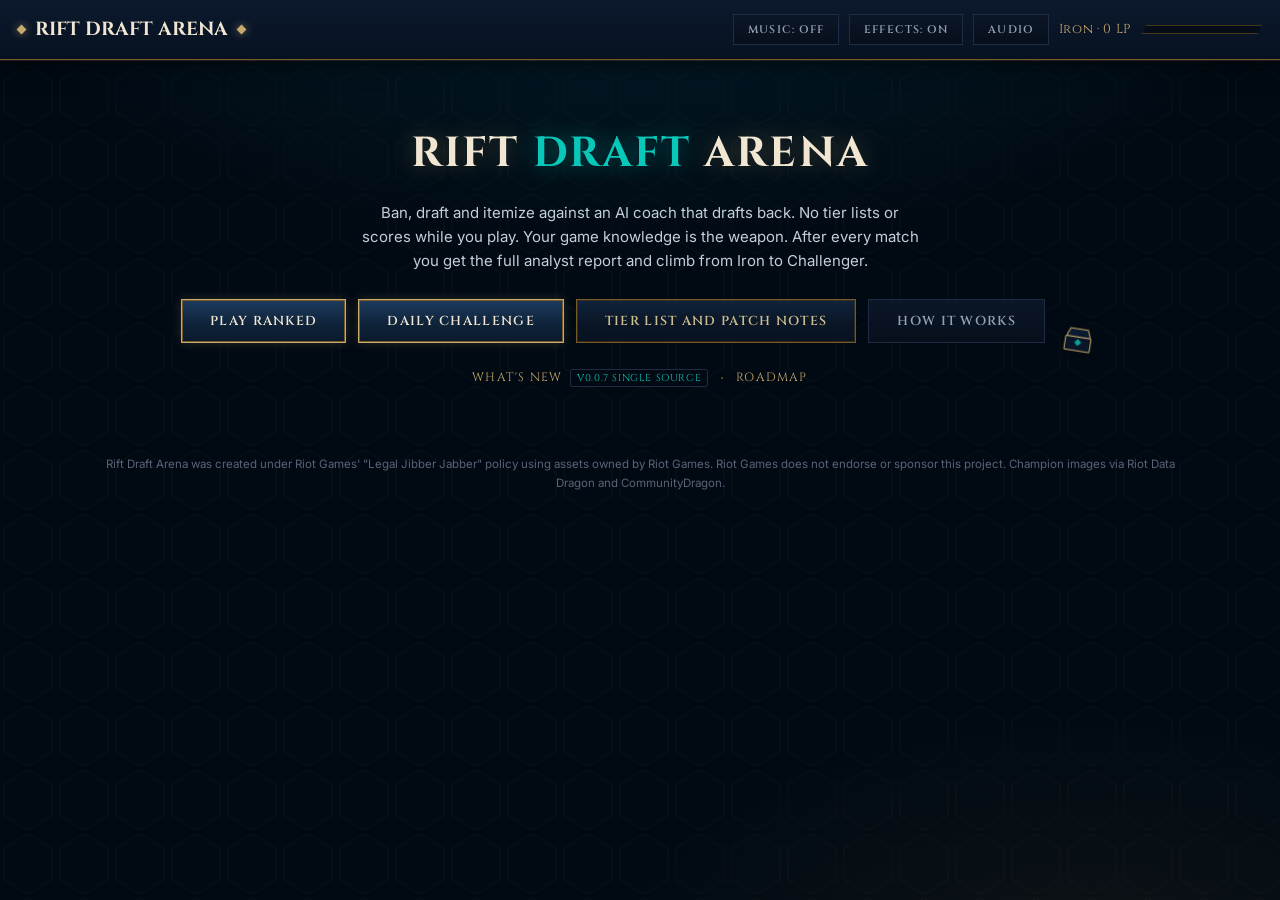
==== index.html @ e290b272 "Item overhaul step 2: open shop UI and pick-list selection model Replace the per-champion fixed opti" ====
<!DOCTYPE html>
<html lang="en">
<head>
<meta charset="UTF-8">
<meta name="viewport" content="width=device-width, initial-scale=1.0">
<title>Rift Draft Arena</title>
<link rel="preconnect" href="https://fonts.googleapis.com">
<link rel="preconnect" href="https://fonts.gstatic.com" crossorigin>
<link rel="preconnect" href="https://ddragon.leagueoflegends.com">
<link href="https://fonts.googleapis.com/css2?family=Cinzel:wght@600;700&family=Inter:wght@400;500;600&display=swap" rel="stylesheet">
<link rel="stylesheet" href="css/style.css">
</head>
<body>

<div class="topbar">
  <div class="logo" id="homebtn">RIFT DRAFT ARENA</div>
  <div class="rankwrap">
    <button class="btn ghost small" id="musBtn">Music: off</button>
    <button class="btn ghost small" id="sndBtn">Effects: on</button>
    <button class="btn ghost small" id="audioBtn">Audio</button>
    <span class="rank" id="rankTxt">Iron &middot; 0 LP</span>
    <div class="lpbar"><div class="fill" id="lpFill" style="width:0%"></div></div>
  </div>
</div>
<audio id="bgm" loop preload="auto" src="audio/warriors-of-the-flame.mp3"></audio>
<audio id="eggTrack" preload="auto" src="audio/hextech-heist.mp3"></audio>

<div class="wrap">

<!-- MENU -->
<section id="scr-menu" class="screen active">
  <div class="menuhero">
    <h1>RIFT <span>DRAFT</span> ARENA</h1>
    <p>Ban, draft and itemize against an AI coach that drafts back. No tier lists or scores while you play. Your game knowledge is the weapon. After every match you get the full analyst report and climb from Iron to Challenger.</p>
    <div class="menubtns">
      <button class="btn primary" id="startGame">Play ranked</button>
      <button class="btn primary" id="startDaily">Daily challenge</button>
      <button class="btn" id="openCodex">Tier list and patch notes</button>
      <button class="btn ghost" id="howBtn">How it works</button>
      <button id="eggDock" aria-label="A small forgotten chest">
        <svg viewBox="0 0 120 100" aria-hidden="true">
          <g><path d="M22 42 L32 16 H88 L98 42 Z" fill="#0d1f36" stroke="#C8AA6E" stroke-width="4"/></g>
          <rect x="20" y="42" width="80" height="44" rx="3" fill="#0b1a2e" stroke="#C8AA6E" stroke-width="4"/>
          <polygon class="gem" points="60,48 71,59 60,70 49,59" fill="#0AC8B9"/>
        </svg>
      </button>
    </div>
    <div class="menumeta">
      <button class="metalink" id="whatsNewBtn">What's new<span class="vtag" id="verTag"></span></button>
      <span class="metasep">&middot;</span>
      <button class="metalink" id="roadmapBtn">Roadmap</button>
    </div>
  </div>
  </section>

<!-- CODEX -->
<section id="scr-codex" class="screen">
  <div class="phasehead"><h2>Tier list &middot; patch 26.12</h2><button class="btn ghost" id="codexBack">Back</button></div>
  <p class="hint" style="margin-bottom:6px">Click a champion for tags and recent patch notes. You will not see tiers during the draft itself.</p>
  <div class="controls">
    <button class="tab on" data-role="ALL">All</button>
    <button class="tab" data-role="TOP">Top</button>
    <button class="tab" data-role="JGL">Jungle</button>
    <button class="tab" data-role="MID">Mid</button>
    <button class="tab" data-role="ADC">ADC</button>
    <button class="tab" data-role="SUP">Support</button>
    <input class="search" id="codexSearch" type="search" placeholder="Search champion..." aria-label="Search champion">
  </div>
  <div id="codexGrid"></div>
</section>

<!-- DRAFT -->
<section id="scr-draft" class="screen">
  <div class="phasehead"><h2 id="draftPhaseTitle">Draft</h2><div class="turnmsg" id="draftMsg"></div></div>
  <div class="banrow"><span class="lbl" style="color:var(--blue)">Your bans</span><div id="myBans" style="display:flex;gap:6px"></div>
  <span class="lbl" style="color:var(--red);margin-left:18px">Their bans</span><div id="foeBans" style="display:flex;gap:6px"></div></div>
  <div class="sides">
    <div class="side me"><h3>YOUR TEAM</h3><div class="slotrow" id="mySlots"></div></div>
    <div class="side foe"><h3 id="foeName">OPPONENT</h3><div class="slotrow" id="foeSlots"></div></div>
  </div>
  <div id="offerWrap" class="offer" style="display:none">
    <h3 id="offerTitle">YOUR PICK &middot; CHOOSE ONE</h3>
    <div class="offercards" id="offerCards"></div>
    <div style="margin-top:12px"><button class="btn small" id="rerollBtn">Reroll (2 left)</button></div>
  </div>
  <div id="classicWrap">
    <div class="controls">
      <button class="tab on" data-role="ALL">All</button>
      <button class="tab" data-role="TOP">Top</button>
      <button class="tab" data-role="JGL">Jungle</button>
      <button class="tab" data-role="MID">Mid</button>
      <button class="tab" data-role="ADC">ADC</button>
      <button class="tab" data-role="SUP">Support</button>
      <input class="search" id="draftSearch" type="search" placeholder="Search champion..." aria-label="Search champion">
    </div>
    <div id="draftGrid"></div>
  </div>
</section>

<!-- ITEMS -->
<section id="scr-items" class="screen">
  <div class="phasehead"><h2>Item phase</h2><div class="turnmsg">Distribute 6 items across your team against this comp</div></div>
  <div class="enemypeek"><h3 id="peekName">ENEMY COMP</h3><div class="slotrow" id="peekSlots"></div></div>
  <div class="shopchamps" id="shopChamps"></div>
  <div class="shop">
    <div class="shophead">
      <h3>ITEM SHOP</h3>
      <div class="shopcounter"><span id="itemsLeft">Items left: 6 of 6</span><span class="sub">Max 2 per champion</span></div>
    </div>
    <div class="controls">
      <button class="tab on" data-cat="ALL">ALL</button>
      <button class="tab" data-cat="DAMAGE">DAMAGE</button>
      <button class="tab" data-cat="MAGIC">MAGIC</button>
      <button class="tab" data-cat="TANK">TANK</button>
      <button class="tab" data-cat="SUPPORT">SUPPORT</button>
      <input class="search" id="shopSearch" type="search" placeholder="Search item..." aria-label="Search item">
    </div>
    <div id="shopGrid"></div>
  </div>
  <div class="center"><button class="btn primary" id="lockItems" disabled>Lock in items</button></div>
</section>

<!-- MATCH -->
<section id="scr-match" class="screen">
  <div class="vsrow"><span class="tname me">Your team</span><span class="vs">VS</span><span class="tname foe" id="matchFoe"></span></div>
  <div class="mapwrap"><svg id="riftmap" viewBox="0 0 100 100" role="img" aria-label="Animated map of the match"></svg></div>
  <div id="matchPhases"></div>
  <div class="mlog" id="matchLog"></div>
  <div class="center" id="matchNext"></div>
</section>

<!-- ANALYSIS -->
<section id="scr-analysis" class="screen">
  <div id="resultBanner"></div>
  <div class="powerbars panel" id="powerCompare"></div>
  <div class="panel" id="mathPanel"></div>
  <div class="cols">
    <div>
      <div class="panel"><h3>YOUR TEAM &middot; TIERS</h3><div id="myTiers"></div></div>
      <div class="panel"><h3>YOUR SYNERGY</h3><div id="mySyn"></div></div>
      <div class="panel"><h3>MATCHUP COUNTERS</h3><div id="myCtr"></div></div>
    </div>
    <div>
      <div class="panel"><h3>YOUR ITEMS &middot; VERDICT</h3><div id="myItems"></div></div>
      <div class="panel"><h3>OPPONENT</h3><div id="foeSummary"></div></div>
    </div>
  </div>
  <div class="center" id="analysisBtns"></div>
</section>

</div>

<footer>
Rift Draft Arena was created under Riot Games' "Legal Jibber Jabber" policy using assets owned by Riot Games. Riot Games does not endorse or sponsor this project. Champion images via Riot Data Dragon and CommunityDragon.
</footer>

<div class="overlay" id="sideOverlay"><div class="obox" style="max-width:430px">
  <h2 style="font-size:20px">Choose your side</h2>
  <p class="hint" style="margin:6px 0 16px">Blue side opens the draft with first pick. Red side answers everything and gets the very last pick.</p>
  <div style="display:flex;gap:12px;justify-content:center;flex-wrap:wrap">
    <button class="btn" id="sideBlue" style="border-color:var(--blue);color:var(--blue)">Blue side</button>
    <button class="btn" id="sideRed" style="border-color:var(--red);color:var(--red)">Red side</button>
  </div>
  <div class="center"><button class="btn ghost small" id="sideClose">Cancel</button></div>
</div></div>

<div class="overlay" id="howOverlay"><div class="obox" style="max-width:640px;text-align:left">
  <h2 style="font-size:18px;text-align:center;margin-bottom:14px">How it works</h2>
  <div class="howgrid" style="margin:0;max-width:none">
    <div class="how"><h3>1 &middot; Ban phase</h3><p>You ban 3 champions, your opponent bans 3 back. Remove what counters your plan, or simply what you hate playing against.</p></div>
    <div class="how"><h3>2 &middot; Draft</h3><p>Alternating picks like a real lobby. Every pick offers 3 random champions and you get 2 rerolls for the whole draft. Work with what the Rift gives you.</p></div>
    <div class="how"><h3>3 &middot; Items</h3><p>Pick one item per champion based on the enemy comp. Anti-heal into healers, magic resist into AP, shield-cutting into enchanters.</p></div>
    <div class="how"><h3>4 &middot; Analysis</h3><p>Only after the match do you see tiers, synergy, counters and item verdicts. Copy your result and challenge your friends on the same daily seed.</p></div>
  </div>
  <div class="center"><button class="btn ghost small" id="howClose">Close</button></div>
</div></div>

<div class="overlay" id="newsOverlay"><div class="obox tallbox" style="max-width:600px;text-align:left">
  <h2 style="font-size:18px;text-align:center;margin-bottom:4px">What's new</h2>
  <p class="hint" style="text-align:center;margin-bottom:14px">Every version of Rift Draft Arena, newest first.</p>
  <div id="newsList" class="changelog"></div>
  <div class="center"><button class="btn ghost small" id="newsClose">Close</button></div>
</div></div>

<div class="overlay" id="roadmapOverlay"><div class="obox tallbox" style="max-width:600px;text-align:left">
  <h2 style="font-size:18px;text-align:center;margin-bottom:4px">Roadmap</h2>
  <p class="hint" style="text-align:center;margin-bottom:14px">What is coming to Rift Draft Arena, and what we are exploring.</p>
  <div id="roadmapList" class="roadmap"></div>
  <div class="center" style="display:flex;gap:10px;justify-content:center;flex-wrap:wrap">
    <a class="btn small" href="roadmap.html" target="_blank" rel="noopener">Open the full board</a>
    <button class="btn ghost small" id="roadmapClose">Close</button>
  </div>
</div></div>

<div class="overlay" id="eggOverlay"><div class="obox" style="max-width:380px">
  <div class="chestwrap" style="margin:0 auto">
    <div class="chestbox" id="chestBox" role="button" tabindex="0" aria-label="Hextech chest">
      <svg viewBox="0 0 120 100" aria-hidden="true" style="width:140px">
        <ellipse cx="60" cy="92" rx="40" ry="5" fill="#000" opacity="0.45"/>
        <g id="chestRays">
          <line x1="60" y1="40" x2="60" y2="14" stroke="#0AC8B9" stroke-width="2"/>
          <line x1="44" y1="42" x2="32" y2="22" stroke="#0AC8B9" stroke-width="2"/>
          <line x1="76" y1="42" x2="88" y2="22" stroke="#0AC8B9" stroke-width="2"/>
        </g>
        <g id="chestLid">
          <path d="M22 42 L32 16 H88 L98 42 Z" fill="#0d1f36" stroke="#C8AA6E" stroke-width="2"/>
          <path d="M30 38 L37 21 H83 L90 38 Z" fill="none" stroke="#785A28" stroke-width="1.4"/>
          <rect x="56" y="16" width="8" height="26" fill="#785A28"/>
        </g>
        <rect x="20" y="42" width="80" height="44" rx="3" fill="#0b1a2e" stroke="#C8AA6E" stroke-width="2"/>
        <rect x="40" y="42" width="6" height="44" fill="#785A28"/>
        <rect x="74" y="42" width="6" height="44" fill="#785A28"/>
        <circle id="gemGlow" cx="60" cy="58" r="17" fill="#0AC8B9"/>
        <polygon points="60,46 72,58 60,70 48,58" fill="#0AC8B9" stroke="#9ff5ec" stroke-width="1.6"/>
        <polygon points="60,50 67,58 60,66 53,58" fill="#7fffe9" opacity="0.55"/>
      </svg>
    </div>
    <div class="eggcap">They removed our chests. We kept one.<br><b>Now playing: Hextech Heist</b></div>
  </div>
  <div class="center"><button class="btn ghost small" id="eggClose">Close</button></div>
</div></div>

<div class="overlay" id="audioOverlay"><div class="obox" style="max-width:360px">
  <h2 style="font-size:18px">Audio</h2>
  <div class="volrow"><span>Music</span><input type="range" id="musVolR" min="0" max="100" value="35" step="1"><b id="musVolV">35</b></div>
  <div class="volrow"><span>Effects</span><input type="range" id="sfxVolR" min="0" max="100" value="50" step="1"><b id="sfxVolV">50</b></div>
  <div class="center"><button class="btn ghost small" id="audioClose">Close</button></div>
</div></div>

<div class="overlay" id="champOverlay"><div class="obox">
  <h2>CHALLENGER &middot; RANK 1</h2>
  <p>You reached the top of the ladder. The AI coach bows. Keep playing to defend your throne.</p>
  <div class="center"><button class="btn primary" id="closeOverlay">Keep playing</button></div>
</div></div>

<div class="overlay" id="infoOverlay"><div class="obox">
  <div class="cinfo">
    <div class="pic" id="infoPic"></div>
    <div><h2 id="infoName"></h2><div class="hint" id="infoRole"></div></div>
    <span class="tpill" id="infoTier" style="width:26px;height:26px;font-size:12px"></span>
  </div>
  <div class="tagchips" id="infoTags"></div>
  <div class="note" id="infoNote"></div>
  <div style="display:flex;gap:10px;justify-content:center;flex-wrap:wrap">
    <a class="btn small" id="infoLink" href="https://www.leagueoflegends.com/en-us/news/game-updates/league-of-legends-patch-26-12-notes/" target="_blank" rel="noopener">Official 26.12 notes</a>
    <button class="btn ghost small" id="infoClose">Close</button>
  </div>
</div></div>

<script src="js/items-data.js"></script>
<script src="js/data.js"></script>
<script src="js/game.js"></script>
</body>
</html>
---- css/style.css ----
:root {
  --bg: #010a13;
  --panel: #0a1428;
  --panel2: #060d18;
  --line: #1e2d45;
  --gold: #c8aa6e;
  --gold-bright: #f0e6d2;
  --gold-dim: #785a28;
  --gold-deep: #463714;
  --blue: #0ac8b9;
  --blue-dim: #0a6e8c;
  --red: #e84057;
  --red-dim: #7c2733;
  --text: #94a1b5;
  --white: #f0e6d2;
  --tS: #ffb93b;
  --tA: #0ac8b9;
  --tB: #5ca75c;
  --tC: #7e8b9c;
  --tD: #8c5b4a;
}
* {
  box-sizing: border-box;
  margin: 0;
  padding: 0;
}
html {
  scrollbar-color: #1e2d45 #06101e;
}
::-webkit-scrollbar {
  width: 10px;
  height: 10px;
}
::-webkit-scrollbar-track {
  background: #06101e;
}
::-webkit-scrollbar-thumb {
  background: #1e2d45;
  border: 1px solid var(--gold-deep);
}
::-webkit-scrollbar-thumb:hover {
  background: #2a3d5c;
}
body {
  font-family:
    "Inter",
    system-ui,
    -apple-system,
    sans-serif;
  background:
    radial-gradient(
      1100px 540px at 50% -8%,
      rgba(10, 110, 140, 0.2) 0%,
      rgba(1, 10, 19, 0) 60%
    ),
    radial-gradient(
      900px 500px at 85% 110%,
      rgba(120, 90, 40, 0.12) 0%,
      rgba(1, 10, 19, 0) 55%
    ),
    var(--bg);
  color: #c4cedc;
  font-size: 14.5px;
  line-height: 1.6;
  min-height: 100vh;
  position: relative;
}
body::before {
  content: "";
  position: fixed;
  inset: 0;
  pointer-events: none;
  z-index: 0;
  background: url('data:image/svg+xml;utf8,<svg xmlns="http://www.w3.org/2000/svg" width="56" height="64" viewBox="0 0 56 64"><path d="M28 2 52 16v32L28 62 4 48V16Z" fill="none" stroke="%23C8AA6E" stroke-opacity="0.045"/></svg>')
    repeat;
}
.wrap,
.topbar,
footer {
  position: relative;
  z-index: 1;
}
h1,
h2,
h3,
.btn,
.tab,
.rank {
  font-family: "Cinzel", serif;
  letter-spacing: 0.05em;
}
.wrap {
  max-width: 1100px;
  margin: 0 auto;
  padding: 16px 14px 30px;
}
.screen {
  display: none;
}
.screen.active {
  display: block;
  animation: fadein 0.25s ease;
}
@keyframes fadein {
  from {
    opacity: 0;
    transform: translateY(6px);
  }
  to {
    opacity: 1;
    transform: none;
  }
}
/* ---- buttons ---- */
.btn {
  background: linear-gradient(180deg, #10243c 0%, #0a1626 55%, #081220 100%);
  border: 1px solid var(--gold-dim);
  box-shadow: inset 0 0 0 1px rgba(70, 55, 20, 0.65);
  color: #cdbe91;
  padding: 12px 28px;
  font-size: 13px;
  font-weight: 600;
  cursor: pointer;
  text-transform: uppercase;
  letter-spacing: 0.1em;
  transition: all 0.15s;
  position: relative;
}
.btn:hover:not(:disabled) {
  border-color: var(--gold);
  color: var(--gold-bright);
  box-shadow:
    inset 0 0 0 1px var(--gold-deep),
    0 0 14px rgba(200, 170, 110, 0.35);
}
.btn:active:not(:disabled) {
  transform: translateY(1px);
}
.btn:disabled {
  opacity: 0.35;
  cursor: not-allowed;
}
.btn.primary {
  background: linear-gradient(180deg, #1d3b5e 0%, #0e2238 60%, #0a1a2c 100%);
  border: 1px solid var(--gold);
  box-shadow:
    inset 0 0 0 1px var(--gold-dim),
    0 0 10px rgba(200, 170, 110, 0.2);
  color: var(--gold-bright);
}
.btn.primary:hover:not(:disabled) {
  box-shadow:
    inset 0 0 0 1px var(--gold),
    0 0 18px rgba(200, 170, 110, 0.5);
}
.btn.ghost {
  background: linear-gradient(180deg, #0b1626, #070f1c);
  border-color: var(--line);
  color: var(--text);
  box-shadow: none;
}
.btn.ghost:hover:not(:disabled) {
  border-color: var(--gold-dim);
  color: var(--gold-bright);
}
.btn.small {
  padding: 7px 14px;
  font-size: 11px;
}
.center {
  text-align: center;
  margin-top: 20px;
}
.hint {
  font-size: 13px;
  color: var(--text);
}
/* ---- topbar ---- */
.topbar {
  display: flex;
  justify-content: space-between;
  align-items: center;
  padding: 14px 18px;
  flex-wrap: wrap;
  gap: 8px;
  background: linear-gradient(180deg, #0c1a2e 0%, #071120 100%);
  border-bottom: 1px solid var(--gold-dim);
  box-shadow:
    0 1px 0 rgba(200, 170, 110, 0.15),
    0 6px 18px rgba(0, 0, 0, 0.5);
}
.topbar .logo {
  font-family: "Cinzel", serif;
  font-size: 19px;
  color: var(--gold-bright);
  font-weight: 700;
  cursor: pointer;
  display: flex;
  align-items: center;
  gap: 10px;
}
.topbar .logo::before,
.topbar .logo::after {
  content: "";
  width: 7px;
  height: 7px;
  background: var(--gold);
  transform: rotate(45deg);
  box-shadow: 0 0 8px rgba(200, 170, 110, 0.6);
}
.rankwrap {
  display: flex;
  align-items: center;
  gap: 10px;
  flex-wrap: wrap;
}
.rank {
  font-size: 13px;
  color: var(--gold);
}
.lpbar {
  width: 120px;
  height: 9px;
  background: var(--panel2);
  border: 1px solid var(--gold-deep);
  clip-path: polygon(4px 0, 100% 0, calc(100% - 4px) 100%, 0 100%);
}
.lpbar .fill {
  height: 100%;
  background: linear-gradient(90deg, #785a28, #c8aa6e, #f0e6d2);
  transition: width 0.6s;
}
/* ---- gold corner frames ---- */
.panel,
.side,
.offer,
.itemchamp,
.enemypeek,
.resultbanner,
.obox,
.how {
  position: relative;
}
.panel::before,
.side::before,
.offer::before,
.itemchamp::before,
.enemypeek::before,
.resultbanner::before,
.obox::before,
.how::before {
  content: "";
  position: absolute;
  top: -1px;
  left: -1px;
  width: 12px;
  height: 12px;
  border-top: 2px solid var(--gold);
  border-left: 2px solid var(--gold);
  pointer-events: none;
}
.panel::after,
.side::after,
.offer::after,
.itemchamp::after,
.enemypeek::after,
.resultbanner::after,
.obox::after,
.how::after {
  content: "";
  position: absolute;
  bottom: -1px;
  right: -1px;
  width: 12px;
  height: 12px;
  border-bottom: 2px solid var(--gold);
  border-right: 2px solid var(--gold);
  pointer-events: none;
}
/* ---- menu ---- */
.menuhero {
  text-align: center;
  padding: 44px 16px 18px;
}
.menuhero h1 {
  font-size: 42px;
  color: var(--gold-bright);
  font-weight: 700;
  text-shadow: 0 0 24px rgba(200, 170, 110, 0.35);
}
.menuhero h1 span {
  color: var(--blue);
  text-shadow: 0 0 24px rgba(10, 200, 185, 0.45);
}
.menuhero p {
  max-width: 560px;
  margin: 14px auto 0;
  font-size: 15px;
}
.menubtns {
  display: flex;
  gap: 12px;
  justify-content: center;
  flex-wrap: wrap;
  margin-top: 26px;
}
/* ---- menu: what's new / roadmap ---- */
.menumeta {
  display: flex;
  align-items: center;
  justify-content: center;
  gap: 10px;
  margin-top: 22px;
}
.metalink {
  background: none;
  border: none;
  cursor: pointer;
  font-family: "Cinzel", serif;
  font-size: 12px;
  letter-spacing: 0.1em;
  text-transform: uppercase;
  color: var(--gold);
  padding: 4px 2px;
  transition: color 0.15s, text-shadow 0.15s;
}
.metalink:hover {
  color: var(--gold-bright);
  text-shadow: 0 0 12px rgba(200, 170, 110, 0.4);
}
.metasep {
  color: var(--gold-dim);
}
.vtag {
  margin-left: 8px;
  font-size: 10px;
  letter-spacing: 0.06em;
  color: var(--blue);
  border: 1px solid var(--line);
  border-radius: 2px;
  padding: 1px 6px;
}
/* ---- scrollable overlay box ---- */
.obox.tallbox {
  max-height: 82vh;
  overflow-y: auto;
}
/* ---- changelog ---- */
.changelog .ver {
  border-top: 1px solid var(--line);
  padding: 12px 0;
}
.changelog .ver:first-child {
  border-top: none;
  padding-top: 0;
}
.changelog .vhead {
  display: flex;
  align-items: baseline;
  gap: 10px;
  margin-bottom: 7px;
}
.changelog .vnum {
  font-family: "Cinzel", serif;
  font-size: 12px;
  color: var(--blue);
  letter-spacing: 0.08em;
}
.changelog .vname {
  font-family: "Cinzel", serif;
  font-size: 15px;
  color: var(--gold-bright);
}
.changelog ul {
  margin: 0;
  padding-left: 18px;
}
.changelog li {
  font-size: 13px;
  color: var(--text);
  margin-bottom: 4px;
}
/* ---- roadmap ---- */
.roadmap .phase {
  margin-bottom: 16px;
}
.roadmap .phead {
  font-family: "Cinzel", serif;
  font-size: 12px;
  letter-spacing: 0.1em;
  text-transform: uppercase;
  margin-bottom: 8px;
  display: flex;
  align-items: center;
  gap: 8px;
}
.roadmap .phead::before {
  content: "";
  width: 6px;
  height: 6px;
  transform: rotate(45deg);
  background: currentColor;
  flex: none;
}
.roadmap .phase.next .phead { color: var(--gold); }
.roadmap .phase.plan .phead { color: var(--purple, #9c7bd6); }
.roadmap .phase.idea .phead { color: var(--text); }
.roadmap .ritem {
  border: 1px solid var(--line);
  background: linear-gradient(180deg, #0c1a30, #081220);
  padding: 9px 11px;
  margin-bottom: 8px;
}
.roadmap .ritem b {
  display: block;
  color: var(--gold-bright);
  font-size: 13px;
  margin-bottom: 3px;
}
.roadmap .ritem span {
  font-size: 12.5px;
  color: var(--text);
}
.chestwrap {
  margin: 30px auto 4px;
  display: flex;
  flex-direction: column;
  align-items: center;
  gap: 6px;
}
.chestbox {
  cursor: pointer;
  transition: transform 0.2s;
  filter: drop-shadow(0 6px 14px rgba(0, 0, 0, 0.65));
}
.chestbox:hover {
  transform: translateY(-3px) scale(1.04);
}
.chestbox svg {
  width: 108px;
  height: auto;
  display: block;
}
#chestLid {
  transition: transform 0.45s cubic-bezier(0.2, 1.4, 0.4, 1);
  transform-origin: 60px 40px;
}
.chest-open #chestLid {
  transform: rotate(-26deg) translate(-7px, -9px);
}
#gemGlow {
  opacity: 0.18;
  transition: opacity 0.4s;
}
.chest-open #gemGlow {
  opacity: 0.6;
}
#chestRays {
  opacity: 0;
  transition: opacity 0.4s;
}
.chest-open #chestRays {
  opacity: 0.8;
}
.howgrid {
  display: grid;
  grid-template-columns: repeat(auto-fit, minmax(220px, 1fr));
  gap: 12px;
  max-width: 860px;
  margin: 30px auto 0;
}
.how {
  background: linear-gradient(180deg, #0c1a30, #081220);
  border: 1px solid var(--line);
  padding: 16px;
}
.how h3 {
  color: var(--gold);
  font-size: 13px;
  margin-bottom: 6px;
}
.how p {
  font-size: 13.5px;
}
/* ---- shared headers ---- */
.phasehead {
  display: flex;
  justify-content: space-between;
  align-items: baseline;
  flex-wrap: wrap;
  gap: 6px;
  margin: 6px 0 12px;
}
.phasehead h2 {
  color: var(--gold-bright);
  font-size: 18px;
  display: flex;
  align-items: center;
  gap: 10px;
}
.phasehead h2::before {
  content: "";
  width: 6px;
  height: 6px;
  background: var(--gold);
  transform: rotate(45deg);
}
.turnmsg {
  font-size: 14px;
  color: var(--blue);
  font-weight: 600;
  min-height: 22px;
}
.turnmsg.enemy {
  color: var(--red);
}
/* ---- team sides ---- */
.sides {
  display: grid;
  grid-template-columns: 1fr 1fr;
  gap: 14px;
  margin-bottom: 14px;
}
@media (max-width: 680px) {
  .sides {
    grid-template-columns: 1fr;
  }
}
.side {
  background: linear-gradient(180deg, #0c1a30, #081220);
  border: 1px solid var(--line);
  padding: 10px 12px;
}
.side.me {
  border-top: 2px solid var(--blue);
  box-shadow: inset 0 14px 24px -18px rgba(10, 200, 185, 0.5);
}
.side.foe {
  border-top: 2px solid var(--red);
  box-shadow: inset 0 14px 24px -18px rgba(232, 64, 87, 0.5);
}
.side h3 {
  font-size: 12px;
  margin-bottom: 8px;
  letter-spacing: 0.12em;
}
.side.me h3 {
  color: var(--blue);
}
.side.foe h3 {
  color: var(--red);
}
.slotrow {
  display: flex;
  gap: 8px;
  flex-wrap: wrap;
}
.pslot {
  width: 62px;
  text-align: center;
}
.pslot .pic {
  width: 56px;
  height: 56px;
  border: 1px solid var(--line);
  background: var(--panel2);
  display: flex;
  align-items: center;
  justify-content: center;
  font-family: "Cinzel", serif;
  color: #33415c;
  font-size: 18px;
  overflow: hidden;
  position: relative;
}
.pslot.filled .pic {
  border-color: var(--gold-dim);
  box-shadow: 0 0 8px rgba(200, 170, 110, 0.25);
}
.pslot img {
  width: 100%;
  height: 100%;
  object-fit: cover;
  display: block;
}
.fb {
  display: none;
  position: absolute;
  inset: 0;
  align-items: center;
  justify-content: center;
  font-family: "Cinzel", serif;
  font-size: 16px;
  color: var(--gold-bright);
  background: #15294a;
}
.pslot .rl {
  font-size: 10px;
  letter-spacing: 0.1em;
  color: var(--text);
  text-transform: uppercase;
  margin-top: 3px;
}
.pslot .nm {
  font-size: 11px;
  color: var(--white);
  line-height: 1.15;
  min-height: 13px;
}
/* ---- bans ---- */
.banrow {
  display: flex;
  gap: 6px;
  align-items: center;
  flex-wrap: wrap;
  margin: 4px 0 10px;
}
.banrow .lbl {
  font-size: 11px;
  letter-spacing: 0.12em;
  text-transform: uppercase;
}
.ban {
  width: 34px;
  height: 34px;
  border: 1px solid var(--red-dim);
  background: var(--panel2);
  overflow: hidden;
  position: relative;
}
.ban img {
  width: 100%;
  height: 100%;
  object-fit: cover;
  filter: grayscale(1) brightness(0.6);
}
.ban .x {
  position: absolute;
  inset: 0;
  display: flex;
  align-items: center;
  justify-content: center;
  color: var(--red);
  font-size: 18px;
  font-family: "Cinzel", serif;
}
/* ---- controls/grid ---- */
.controls {
  display: flex;
  gap: 8px;
  flex-wrap: wrap;
  align-items: center;
  margin: 10px 0;
}
.tab {
  background: linear-gradient(180deg, #0b1626, #070f1c);
  border: 1px solid var(--line);
  color: var(--text);
  padding: 7px 14px;
  font-size: 11px;
  cursor: pointer;
  text-transform: uppercase;
  letter-spacing: 0.1em;
  font-family: "Cinzel", serif;
}
.tab:hover {
  border-color: var(--gold-dim);
  color: var(--gold-bright);
}
.tab.on {
  border-color: var(--blue);
  color: var(--blue);
  box-shadow: inset 0 0 10px rgba(10, 200, 185, 0.18);
}
.search {
  flex: 1;
  min-width: 150px;
  background: var(--panel2);
  border: 1px solid var(--line);
  color: var(--white);
  padding: 9px 12px;
  font-family: inherit;
  font-size: 14px;
}
.search:focus {
  outline: none;
  border-color: var(--blue-dim);
  box-shadow: 0 0 10px rgba(10, 110, 140, 0.4);
}
.grid {
  display: grid;
  grid-template-columns: repeat(auto-fill, minmax(86px, 1fr));
  gap: 9px;
}
.champ {
  background: linear-gradient(180deg, #0c1a30, #081220);
  border: 1px solid var(--line);
  padding: 0 0 6px;
  text-align: center;
  cursor: pointer;
  transition:
    border-color 0.12s,
    transform 0.12s,
    box-shadow 0.12s;
  position: relative;
  overflow: hidden;
}
.champ:hover:not(.off) {
  border-color: var(--gold);
  transform: translateY(-2px);
  box-shadow: 0 0 14px rgba(200, 170, 110, 0.3);
}
.champ.off {
  opacity: 0.25;
  cursor: not-allowed;
  filter: grayscale(0.7);
}
.champ .cpic {
  width: 100%;
  aspect-ratio: 1/1;
  background: #10203a;
  position: relative;
  overflow: hidden;
}
.champ .cpic img {
  width: 100%;
  height: 100%;
  object-fit: cover;
  display: block;
  transition: transform 0.2s;
}
.champ:hover:not(.off) .cpic img {
  transform: scale(1.08);
}
.champ .cpic .fb {
  font-size: 20px;
}
.champ .cn {
  font-size: 11px;
  color: var(--white);
  line-height: 1.15;
  padding: 5px 3px 0;
  min-height: 26px;
  display: flex;
  align-items: center;
  justify-content: center;
}
.champ .cr {
  font-size: 9.5px;
  color: var(--text);
  text-transform: uppercase;
  letter-spacing: 0.1em;
}
.tbadge {
  position: absolute;
  top: 4px;
  right: 4px;
  font-family: "Cinzel", serif;
  font-size: 10px;
  font-weight: 700;
  color: #06101e;
  width: 18px;
  height: 18px;
  display: flex;
  align-items: center;
  justify-content: center;
  z-index: 2;
  box-shadow: 0 0 6px rgba(0, 0, 0, 0.6);
}
/* ---- offer ---- */
.offer {
  background: linear-gradient(180deg, #0e1f38, #091525);
  border: 1px solid var(--gold-dim);
  padding: 16px;
  margin: 10px 0;
}
.offer h3 {
  color: var(--gold);
  font-size: 13px;
  letter-spacing: 0.1em;
  margin-bottom: 12px;
}
.offercards {
  display: grid;
  grid-template-columns: repeat(auto-fit, minmax(150px, 1fr));
  gap: 12px;
  max-width: 560px;
}
.ocard {
  background: var(--panel2);
  border: 1px solid var(--line);
  text-align: center;
  cursor: pointer;
  padding: 0 0 10px;
  transition:
    border-color 0.12s,
    transform 0.12s,
    box-shadow 0.12s;
}
.ocard:hover {
  border-color: var(--gold);
  transform: translateY(-3px);
  box-shadow: 0 0 16px rgba(200, 170, 110, 0.35);
}
.ocard .cpic {
  width: 100%;
  aspect-ratio: 1/1;
  background: #10203a;
  position: relative;
  overflow: hidden;
}
.ocard img {
  width: 100%;
  height: 100%;
  object-fit: cover;
  display: block;
}
.ocard b {
  display: block;
  color: var(--white);
  font-size: 14px;
  margin-top: 8px;
  font-weight: 600;
}
.ocard span {
  font-size: 11px;
  text-transform: uppercase;
  letter-spacing: 0.1em;
}
/* ---- items ---- */
.itemchamp {
  background: linear-gradient(180deg, #0c1a30, #081220);
  border: 1px solid var(--line);
  padding: 12px;
  margin-bottom: 12px;
}
.itemchamp .head {
  display: flex;
  align-items: center;
  gap: 10px;
  margin-bottom: 10px;
}
.itemchamp .head .pic {
  width: 44px;
  height: 44px;
  overflow: hidden;
  border: 1px solid var(--gold-dim);
  position: relative;
  background: #10203a;
  flex: none;
}
.itemchamp .head img {
  width: 100%;
  height: 100%;
  object-fit: cover;
}
.itemchamp .head .who b {
  color: var(--white);
  font-weight: 600;
  font-size: 15px;
}
.itemchamp .head .who span {
  display: block;
  font-size: 11px;
  text-transform: uppercase;
  letter-spacing: 0.1em;
}
.iopts {
  display: grid;
  grid-template-columns: repeat(auto-fit, minmax(165px, 1fr));
  gap: 8px;
}
.iopt {
  border: 1px solid var(--line);
  background: var(--panel2);
  padding: 10px;
  cursor: pointer;
  transition:
    border-color 0.12s,
    box-shadow 0.12s;
}
.iopt:hover {
  border-color: var(--gold);
  box-shadow: 0 0 10px rgba(200, 170, 110, 0.25);
}
.iopt.sel {
  border-color: var(--blue);
  background: #0a1f2b;
  box-shadow: inset 0 0 12px rgba(10, 200, 185, 0.2);
}
.iopt b {
  display: block;
  color: var(--gold-bright);
  font-size: 13px;
  font-weight: 600;
  margin-bottom: 3px;
}
.iopt span {
  font-size: 12px;
}
.iopt .srmeta {
  display: block;
  margin: 0 0 4px;
  font-size: 11px;
  color: var(--gold);
  opacity: 0.9;
}
.iopt .srmeta .g {
  color: var(--gold-bright);
  font-weight: 600;
}
.enemypeek {
  background: linear-gradient(180deg, #1a0e16, #100810);
  border: 1px solid var(--red-dim);
  padding: 10px 12px;
  margin-bottom: 14px;
}
.enemypeek h3 {
  color: var(--red);
  font-size: 12px;
  letter-spacing: 0.12em;
  margin-bottom: 8px;
}
/* ---- item shop (Phase 2) ---- */
.shopchamps {
  display: grid;
  grid-template-columns: repeat(5, 1fr);
  gap: 8px;
  margin: 12px 0;
}
.shopchamp {
  background: linear-gradient(180deg, #0c1a30, #081220);
  border: 1px solid var(--line);
  text-align: center;
  cursor: pointer;
  padding: 8px 4px;
  transition: border-color 0.12s, box-shadow 0.12s;
}
.shopchamp:hover { border-color: var(--gold-dim); }
.shopchamp.active {
  border-color: var(--blue);
  box-shadow: 0 0 14px rgba(10, 200, 185, 0.3), inset 0 0 12px rgba(10, 200, 185, 0.12);
}
.shopchamp.flash { animation: shopflash 0.45s; }
@keyframes shopflash {
  0%, 100% { border-color: var(--line); }
  30% { border-color: var(--red); box-shadow: 0 0 14px rgba(232, 64, 87, 0.5); }
}
.shopchamp .pic {
  width: 52px;
  height: 52px;
  margin: 0 auto;
  border: 1px solid var(--gold-dim);
  background: #10203a;
  overflow: hidden;
}
.shopchamp .pic img { width: 100%; height: 100%; object-fit: cover; }
.shopchamp .nm {
  font-size: 11px;
  color: var(--white);
  margin-top: 4px;
  white-space: nowrap;
  overflow: hidden;
  text-overflow: ellipsis;
}
.shopchamp .rl {
  font-size: 9px;
  color: var(--text);
  text-transform: uppercase;
  letter-spacing: 0.08em;
}
.islots { display: flex; gap: 5px; justify-content: center; margin-top: 6px; }
.islot {
  width: 26px;
  height: 26px;
  border: 1px solid var(--line);
  background: var(--panel2);
  position: relative;
}
.islot.filled { border-color: var(--gold-dim); cursor: pointer; }
.islot img { width: 100%; height: 100%; object-fit: cover; }
.islot .rm {
  position: absolute;
  top: -7px;
  right: -7px;
  width: 15px;
  height: 15px;
  font-size: 12px;
  line-height: 14px;
  text-align: center;
  color: #fff;
  background: var(--red);
  border-radius: 50%;
  opacity: 0;
  transition: opacity 0.1s;
}
.islot.filled:hover { border-color: var(--red); }
.islot.filled:hover .rm { opacity: 1; }
.shophead {
  display: flex;
  justify-content: space-between;
  align-items: flex-end;
  flex-wrap: wrap;
  gap: 8px;
  margin-top: 4px;
}
.shophead h3 { color: var(--gold); font-size: 14px; letter-spacing: 0.12em; }
.shopcounter { text-align: right; font-size: 13px; }
.shopcounter #itemsLeft { color: var(--gold-bright); font-weight: 600; }
.shopcounter .sub { display: block; font-size: 11px; color: var(--text); }
#shopGrid { max-height: 340px; overflow-y: auto; padding-right: 4px; }
.shopgrid {
  display: grid;
  grid-template-columns: repeat(auto-fill, minmax(220px, 1fr));
  gap: 8px;
}
.shopitem {
  display: flex;
  gap: 9px;
  align-items: center;
  background: var(--panel2);
  border: 1px solid var(--line);
  padding: 8px;
  cursor: pointer;
  transition: border-color 0.12s, box-shadow 0.12s;
}
.shopitem:hover { border-color: var(--gold); box-shadow: 0 0 10px rgba(200, 170, 110, 0.25); }
.shopitem.owned { border-color: var(--blue); box-shadow: inset 0 0 10px rgba(10, 200, 185, 0.18); }
.shopitem .ico {
  width: 38px;
  height: 38px;
  flex: none;
  border: 1px solid var(--gold-dim);
  background: #10203a;
  overflow: hidden;
}
.shopitem .ico img { width: 100%; height: 100%; object-fit: cover; }
.shopitem .info { min-width: 0; }
.shopitem .info b { display: block; color: var(--gold-bright); font-size: 12.5px; }
.shopitem .srmeta { display: block; margin-top: 2px; font-size: 10.5px; color: var(--gold); opacity: 0.9; }
.shopitem .srmeta .g { color: var(--gold-bright); font-weight: 600; }
/* ---- match ---- */
.vsrow {
  display: flex;
  align-items: center;
  gap: 14px;
  justify-content: center;
  margin: 14px 0 6px;
  flex-wrap: wrap;
}
.tname {
  font-family: "Cinzel", serif;
  font-size: 17px;
}
.tname.me {
  color: var(--blue);
}
.tname.foe {
  color: var(--red);
}
.vs {
  font-family: "Cinzel", serif;
  color: var(--gold);
  font-size: 14px;
}
.mapwrap {
  display: flex;
  justify-content: center;
  margin: 8px 0 4px;
}
.mapwrap svg {
  width: min(320px, 86vw);
  height: auto;
  border: 1px solid var(--gold-deep);
  background: #07101f;
  box-shadow:
    0 0 24px rgba(0, 0, 0, 0.6),
    inset 0 0 40px rgba(10, 110, 140, 0.12);
}
.mphase {
  margin: 14px 0;
}
.mphase .plabel {
  display: flex;
  justify-content: space-between;
  font-size: 13px;
  margin-bottom: 4px;
}
.bar {
  height: 18px;
  background: var(--panel2);
  border: 1px solid var(--gold-deep);
  display: flex;
  overflow: hidden;
  clip-path: polygon(6px 0, 100% 0, calc(100% - 6px) 100%, 0 100%);
}
.bar .m {
  background: linear-gradient(180deg, #13e0cf, #0a8f84);
  width: 50%;
  transition: width 1.1s ease;
}
.bar .e {
  background: linear-gradient(180deg, #f0556c, #a32638);
  flex: 1;
}
@media (prefers-reduced-motion: reduce) {
  .bar .m {
    transition: none;
  }
  .champ,
  .ocard,
  .screen.active {
    transition: none;
    animation: none;
  }
}
.mlog {
  font-size: 13.5px;
  margin-top: 14px;
}
.mlog div {
  padding: 6px 0;
  border-top: 1px solid var(--line);
}
.pos {
  color: var(--blue);
}
.neg {
  color: var(--red);
}
.neutral {
  color: var(--gold);
}
/* ---- analysis ---- */
.resultbanner {
  text-align: center;
  padding: 28px 14px;
  border: 1px solid var(--gold-dim);
  margin: 8px 0 16px;
  background: radial-gradient(
    420px 120px at 50% 0%,
    rgba(200, 170, 110, 0.14),
    rgba(0, 0, 0, 0)
  );
}
.resultbanner h2 {
  font-size: 30px;
  letter-spacing: 0.12em;
}
.resultbanner.win h2 {
  background: linear-gradient(
    180deg,
    #fff3d6 0%,
    #f0e6d2 35%,
    #c8aa6e 75%,
    #8c6a2c 100%
  );
  -webkit-background-clip: text;
  background-clip: text;
  color: transparent;
  filter: drop-shadow(0 0 14px rgba(200, 170, 110, 0.5));
}
.resultbanner.lose {
  background: radial-gradient(
    420px 120px at 50% 0%,
    rgba(232, 64, 87, 0.14),
    rgba(0, 0, 0, 0)
  );
}
.resultbanner.lose h2 {
  color: var(--red);
  text-shadow: 0 0 16px rgba(232, 64, 87, 0.5);
}
.resultbanner .lp {
  font-size: 14px;
  margin-top: 6px;
}
.cols {
  display: grid;
  grid-template-columns: 1fr 1fr;
  gap: 14px;
}
@media (max-width: 760px) {
  .cols {
    grid-template-columns: 1fr;
  }
}
.panel {
  background: linear-gradient(180deg, #0c1a30, #081220);
  border: 1px solid var(--line);
  padding: 14px 16px;
  margin: 0 0 14px;
}
.panel h3 {
  color: var(--gold);
  font-size: 13px;
  letter-spacing: 0.1em;
  margin-bottom: 10px;
}
.aline {
  display: flex;
  justify-content: space-between;
  gap: 12px;
  font-size: 13.5px;
  padding: 3px 0;
}
.champline {
  display: flex;
  align-items: center;
  gap: 8px;
  padding: 5px 0;
  border-top: 1px solid var(--line);
  font-size: 13.5px;
}
.champline:first-of-type {
  border-top: none;
}
.champline .mini {
  width: 30px;
  height: 30px;
  overflow: hidden;
  flex: none;
  border: 1px solid var(--line);
  position: relative;
  background: #10203a;
}
.champline .mini img {
  width: 100%;
  height: 100%;
  object-fit: cover;
}
.champline .mini .fb {
  font-size: 11px;
}
.champline .grow {
  flex: 1;
}
.tpill {
  font-family: "Cinzel", serif;
  font-size: 10px;
  font-weight: 700;
  color: #06101e;
  width: 20px;
  height: 20px;
  display: inline-flex;
  align-items: center;
  justify-content: center;
  flex: none;
}
.gpill {
  font-size: 11px;
  padding: 2px 9px;
  border: 1px solid;
  flex: none;
  font-family: "Cinzel", serif;
}
.g-good {
  color: var(--blue);
  border-color: var(--blue);
}
.g-ok {
  color: var(--gold);
  border-color: var(--gold-dim);
}
.g-bad {
  color: var(--red);
  border-color: var(--red-dim);
}
.powerbars {
  margin: 6px 0 14px;
}
.pbrow {
  display: flex;
  align-items: center;
  gap: 10px;
  margin: 6px 0;
  font-size: 13px;
}
.pbrow .who {
  width: 110px;
  flex: none;
  font-family: "Cinzel", serif;
  font-size: 12px;
}
.pbrow .track {
  flex: 1;
  height: 14px;
  background: var(--panel2);
  border: 1px solid var(--gold-deep);
  clip-path: polygon(5px 0, 100% 0, calc(100% - 5px) 100%, 0 100%);
}
.pbrow .track i {
  display: block;
  height: 100%;
}
.pbrow b {
  width: 34px;
  text-align: right;
  color: var(--white);
}
.tierhead {
  font-family: "Cinzel", serif;
  font-size: 14px;
  margin: 20px 0 8px;
  padding-bottom: 4px;
  border-bottom: 1px solid var(--gold-deep);
  display: flex;
  align-items: center;
  gap: 8px;
}
.tierhead::before {
  content: "";
  width: 6px;
  height: 6px;
  transform: rotate(45deg);
  background: currentColor;
}
/* ---- overlays ---- */
.overlay {
  position: fixed;
  inset: 0;
  background: rgba(1, 10, 19, 0.92);
  display: none;
  align-items: center;
  justify-content: center;
  z-index: 50;
  padding: 20px;
}
.overlay.show {
  display: flex;
}
.obox {
  background: linear-gradient(180deg, #0e1f38, #081424);
  border: 1px solid var(--gold);
  padding: 30px 28px;
  text-align: center;
  max-width: 460px;
  width: 100%;
  box-shadow:
    0 0 40px rgba(0, 0, 0, 0.7),
    0 0 22px rgba(200, 170, 110, 0.18);
}
.obox h2 {
  color: var(--gold-bright);
  font-size: 24px;
  margin-bottom: 10px;
}
.cinfo {
  display: flex;
  gap: 14px;
  align-items: center;
  text-align: left;
  margin-bottom: 12px;
}
.cinfo .pic {
  width: 72px;
  height: 72px;
  border: 1px solid var(--gold-dim);
  position: relative;
  background: #10203a;
  flex: none;
  overflow: hidden;
}
.cinfo img {
  width: 100%;
  height: 100%;
  object-fit: cover;
}
.cinfo h2 {
  font-size: 20px;
  margin: 0 0 2px;
}
.tagchips {
  display: flex;
  gap: 6px;
  flex-wrap: wrap;
  margin: 8px 0 12px;
}
.tagchips span {
  font-size: 11px;
  border: 1px solid var(--line);
  padding: 2px 8px;
  color: var(--text);
}
.note {
  font-size: 13.5px;
  text-align: left;
  border-left: 2px solid var(--gold-dim);
  padding: 6px 10px;
  margin-bottom: 14px;
  background: var(--panel2);
}
.volrow {
  display: flex;
  align-items: center;
  gap: 12px;
  margin: 14px 0;
  font-size: 13.5px;
}
.volrow span {
  width: 64px;
  text-align: left;
  color: var(--gold-bright);
  font-family: "Cinzel", serif;
  font-size: 12px;
  letter-spacing: 0.08em;
}
.volrow input[type="range"] {
  flex: 1;
  accent-color: var(--gold);
  cursor: pointer;
}
.volrow b {
  width: 32px;
  text-align: right;
  color: var(--white);
  font-weight: 600;
}
footer {
  max-width: 1100px;
  margin: 0 auto;
  padding: 18px 14px 40px;
  font-size: 11.5px;
  color: #5a6478;
  text-align: center;
  line-height: 1.6;
}
footer a {
  color: #7e8aa3;
}

#eggDock {
  background: none;
  border: none;
  cursor: pointer;
  padding: 0;
  align-self: flex-end;
  margin-left: 4px;
  transform: rotate(9deg) translateY(12px);
  opacity: 0.8;
  transition:
    transform 0.25s,
    opacity 0.2s;
}
#eggDock:hover,
#eggDock:focus-visible {
  opacity: 1;
  transform: rotate(-5deg) translateY(5px) scale(1.12);
}
#eggDock svg {
  width: 38px;
  height: auto;
  display: block;
  filter: drop-shadow(0 3px 7px rgba(0, 0, 0, 0.65));
}
#eggDock .gem {
  animation: gempulse 3.2s ease-in-out infinite;
}
@keyframes gempulse {
  0%,
  100% {
    opacity: 0.45;
  }
  50% {
    opacity: 1;
  }
}
@media (prefers-reduced-motion: reduce) {
  #eggDock .gem {
    animation: none;
  }
}
.eggcap {
  font-size: 13px;
  color: var(--text);
  margin-top: 12px;
}
.eggcap b {
  color: var(--gold-bright);
  font-family: "Cinzel", serif;
  font-weight: 600;
  letter-spacing: 0.06em;
}
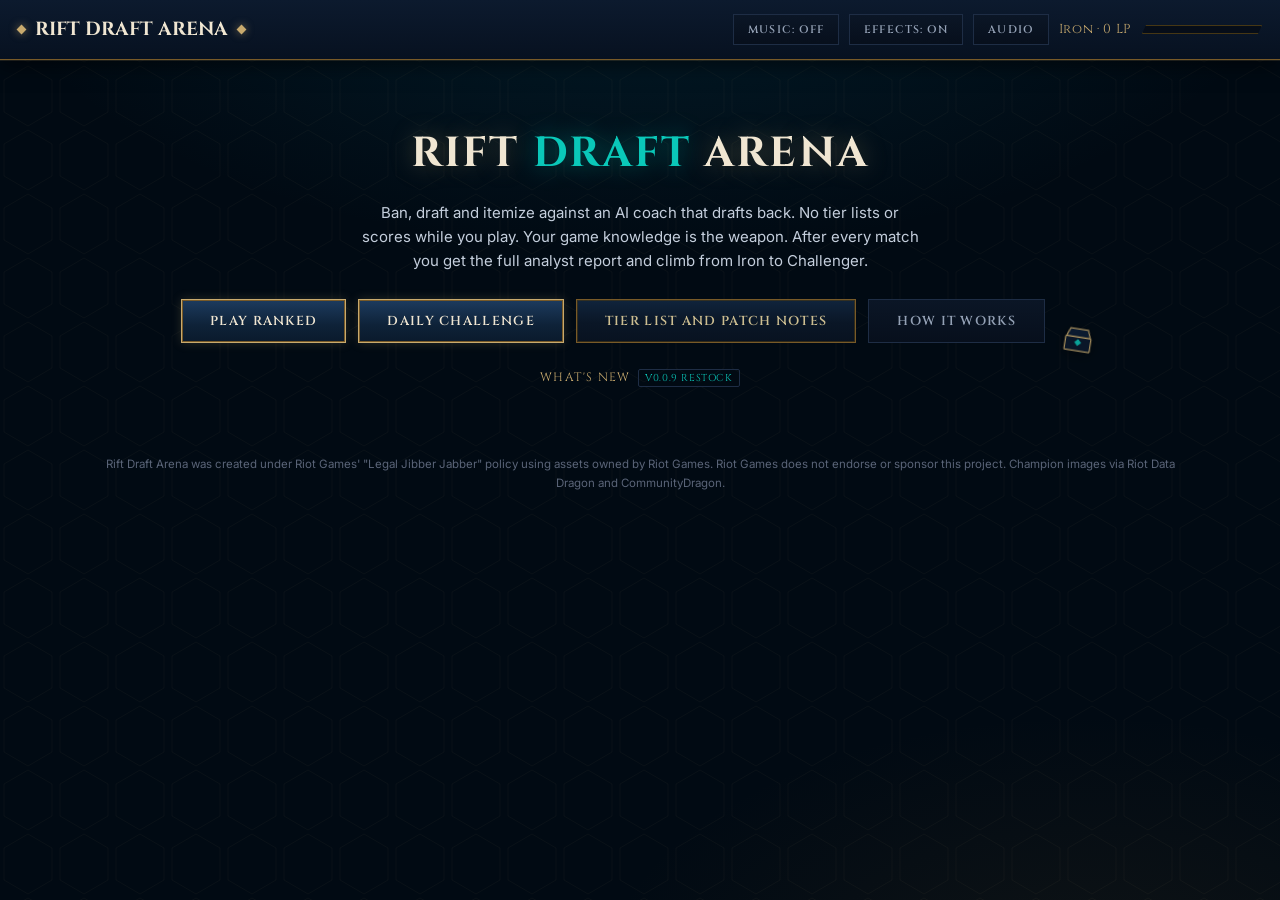
==== commit d649534e: "Remove in-game Roadmap, add v0.0.9 Restock to What's new Take the Roadmap popup out of the game: dro" ====
--- a/index.html
+++ b/index.html
@@ -47,8 +47,6 @@
     </div>
     <div class="menumeta">
       <button class="metalink" id="whatsNewBtn">What's new<span class="vtag" id="verTag"></span></button>
-      <span class="metasep">&middot;</span>
-      <button class="metalink" id="roadmapBtn">Roadmap</button>
     </div>
   </div>
   </section>
@@ -180,16 +178,6 @@
   <p class="hint" style="text-align:center;margin-bottom:14px">Every version of Rift Draft Arena, newest first.</p>
   <div id="newsList" class="changelog"></div>
   <div class="center"><button class="btn ghost small" id="newsClose">Close</button></div>
-</div></div>
-
-<div class="overlay" id="roadmapOverlay"><div class="obox tallbox" style="max-width:600px;text-align:left">
-  <h2 style="font-size:18px;text-align:center;margin-bottom:4px">Roadmap</h2>
-  <p class="hint" style="text-align:center;margin-bottom:14px">What is coming to Rift Draft Arena, and what we are exploring.</p>
-  <div id="roadmapList" class="roadmap"></div>
-  <div class="center" style="display:flex;gap:10px;justify-content:center;flex-wrap:wrap">
-    <a class="btn small" href="roadmap.html" target="_blank" rel="noopener">Open the full board</a>
-    <button class="btn ghost small" id="roadmapClose">Close</button>
-  </div>
 </div></div>
 
 <div class="overlay" id="eggOverlay"><div class="obox" style="max-width:380px">
--- a/css/style.css
+++ b/css/style.css
@@ -304,7 +304,7 @@
   flex-wrap: wrap;
   margin-top: 26px;
 }
-/* ---- menu: what's new / roadmap ---- */
+/* ---- menu: what's new ---- */
 .menumeta {
   display: flex;
   align-items: center;
@@ -328,9 +328,6 @@
   color: var(--gold-bright);
   text-shadow: 0 0 12px rgba(200, 170, 110, 0.4);
 }
-.metasep {
-  color: var(--gold-dim);
-}
 .vtag {
   margin-left: 8px;
   font-size: 10px;
@@ -379,47 +376,6 @@
   font-size: 13px;
   color: var(--text);
   margin-bottom: 4px;
-}
-/* ---- roadmap ---- */
-.roadmap .phase {
-  margin-bottom: 16px;
-}
-.roadmap .phead {
-  font-family: "Cinzel", serif;
-  font-size: 12px;
-  letter-spacing: 0.1em;
-  text-transform: uppercase;
-  margin-bottom: 8px;
-  display: flex;
-  align-items: center;
-  gap: 8px;
-}
-.roadmap .phead::before {
-  content: "";
-  width: 6px;
-  height: 6px;
-  transform: rotate(45deg);
-  background: currentColor;
-  flex: none;
-}
-.roadmap .phase.next .phead { color: var(--gold); }
-.roadmap .phase.plan .phead { color: var(--purple, #9c7bd6); }
-.roadmap .phase.idea .phead { color: var(--text); }
-.roadmap .ritem {
-  border: 1px solid var(--line);
-  background: linear-gradient(180deg, #0c1a30, #081220);
-  padding: 9px 11px;
-  margin-bottom: 8px;
-}
-.roadmap .ritem b {
-  display: block;
-  color: var(--gold-bright);
-  font-size: 13px;
-  margin-bottom: 3px;
-}
-.roadmap .ritem span {
-  font-size: 12.5px;
-  color: var(--text);
 }
 .chestwrap {
   margin: 30px auto 4px;
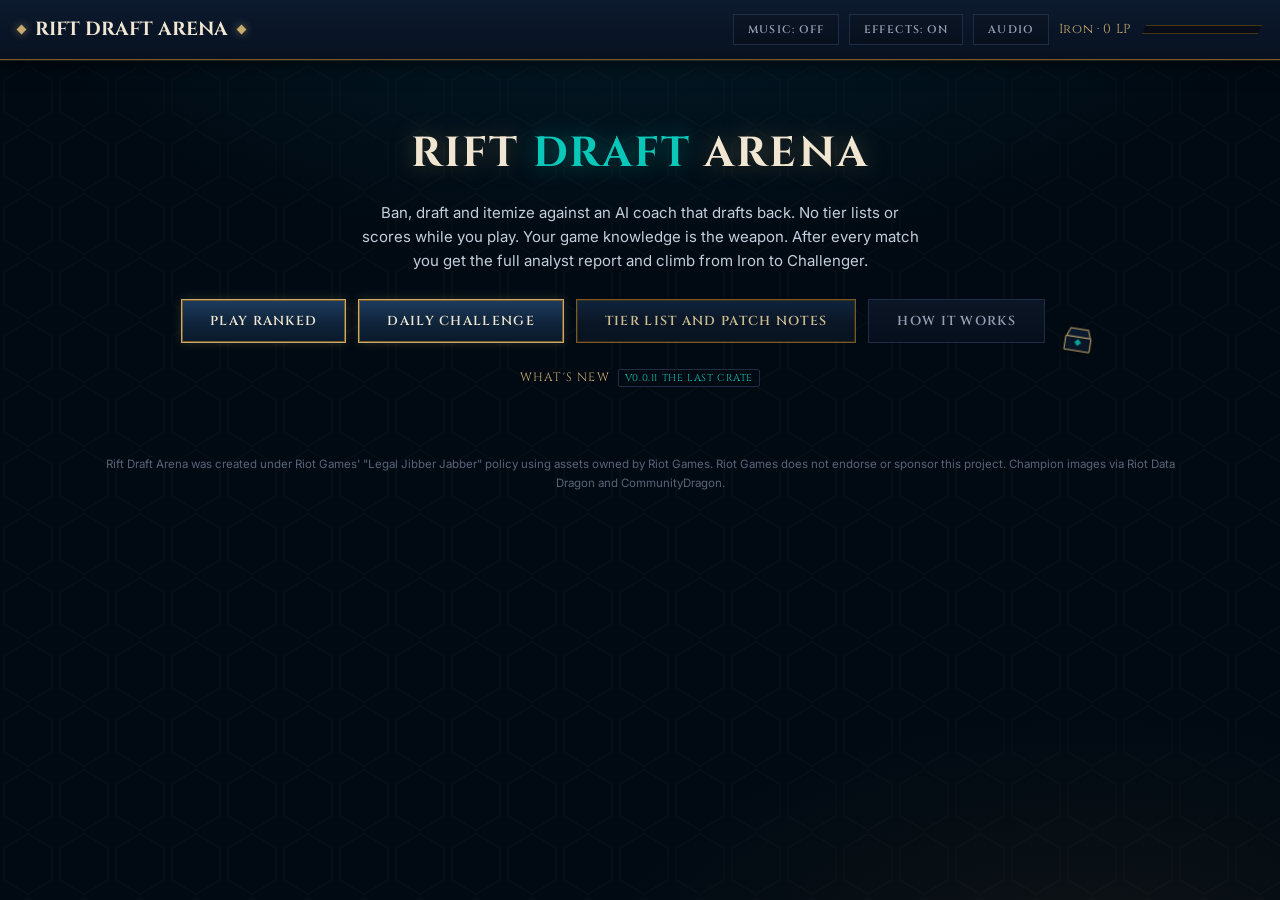
==== commit 063bee9c: "Comp identities step 1: plan phase UI after items Add a plan screen (scr-plan) shown after Lock in i" ====
--- a/index.html
+++ b/index.html
@@ -116,6 +116,13 @@
     <div id="shopGrid"></div>
   </div>
   <div class="center"><button class="btn primary" id="lockItems" disabled>Lock in items</button></div>
+</section>
+
+<!-- PLAN -->
+<section id="scr-plan" class="screen">
+  <div class="phasehead"><h2>Choose your game plan</h2><div class="turnmsg">Your comp will be judged on the plan you pick, not one rigid mold</div></div>
+  <div class="plangrid" id="planGrid"></div>
+  <div class="center"><button class="btn primary" id="lockPlan" disabled>Lock in plan</button></div>
 </section>
 
 <!-- MATCH -->
--- a/css/style.css
+++ b/css/style.css
@@ -995,6 +995,49 @@
 .shopitem .info b { display: block; color: var(--gold-bright); font-size: 12.5px; }
 .shopitem .srmeta { display: block; margin-top: 2px; font-size: 10.5px; color: var(--gold); opacity: 0.9; }
 .shopitem .srmeta .g { color: var(--gold-bright); font-weight: 600; }
+/* ---- plan phase ---- */
+.plangrid {
+  display: grid;
+  grid-template-columns: repeat(auto-fit, minmax(240px, 1fr));
+  gap: 12px;
+  margin: 16px 0;
+}
+.plancard {
+  background: linear-gradient(180deg, #0c1a30, #081220);
+  border: 1px solid var(--line);
+  padding: 14px;
+  cursor: pointer;
+  transition: border-color 0.12s, transform 0.12s, box-shadow 0.12s;
+}
+.plancard:hover {
+  border-color: var(--gold);
+  transform: translateY(-2px);
+  box-shadow: 0 0 14px rgba(200, 170, 110, 0.25);
+}
+.plancard.sel {
+  border-color: var(--blue);
+  background: #0a1f2b;
+  box-shadow: inset 0 0 14px rgba(10, 200, 185, 0.2);
+}
+.plancard b {
+  display: block;
+  color: var(--gold-bright);
+  font-family: "Cinzel", serif;
+  font-size: 15px;
+  margin-bottom: 6px;
+}
+.plancard .win {
+  display: block;
+  font-size: 12.5px;
+  color: var(--text);
+  margin-bottom: 8px;
+}
+.plancard .needs {
+  display: block;
+  font-size: 11px;
+  color: var(--gold);
+  letter-spacing: 0.04em;
+}
 /* ---- match ---- */
 .vsrow {
   display: flex;
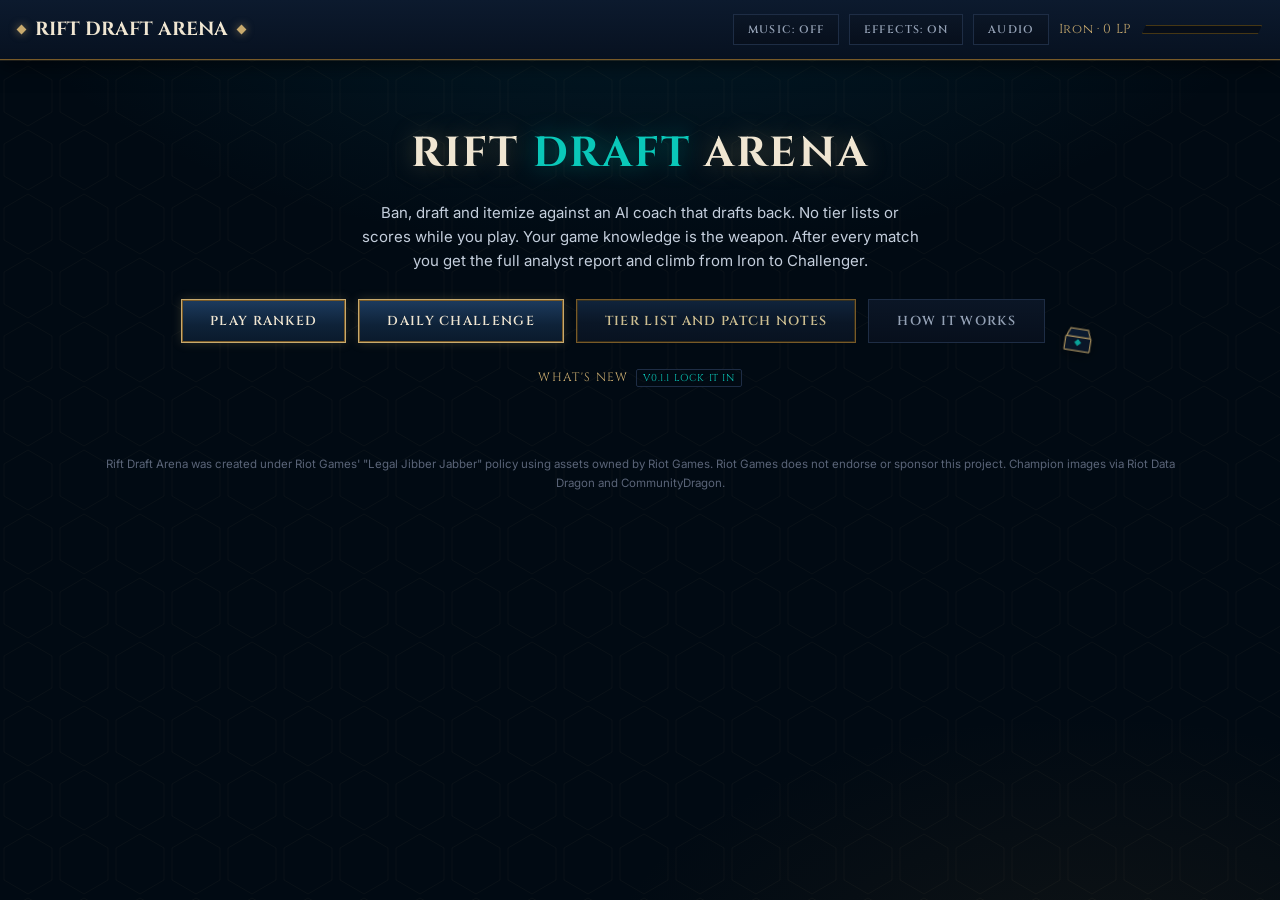
==== commit 05f1ea7e: "v0.1.1 Lock It In: ranked open pick phase, rerolls daily-only Ranked draft picks are now an open cha" ====
--- a/index.html
+++ b/index.html
@@ -173,7 +173,7 @@
   <h2 style="font-size:18px;text-align:center;margin-bottom:14px">How it works</h2>
   <div class="howgrid" style="margin:0;max-width:none">
     <div class="how"><h3>1 &middot; Ban phase</h3><p>You ban 3 champions, your opponent bans 3 back. Remove what counters your plan, or simply what you hate playing against.</p></div>
-    <div class="how"><h3>2 &middot; Draft</h3><p>Alternating picks like a real lobby. Every pick offers 3 random champions and you get 2 rerolls for the whole draft. Work with what the Rift gives you.</p></div>
+    <div class="how"><h3>2 &middot; Draft</h3><p>Alternating picks like a real lobby. In ranked you pick any champion whose role is still open, just like champ select. The daily challenge changes it up: every pick offers 3 random champions with 2 rerolls for the whole draft.</p></div>
     <div class="how"><h3>3 &middot; Items</h3><p>Pick one item per champion based on the enemy comp. Anti-heal into healers, magic resist into AP, shield-cutting into enchanters.</p></div>
     <div class="how"><h3>4 &middot; Analysis</h3><p>Only after the match do you see tiers, synergy, counters and item verdicts. Copy your result and challenge your friends on the same daily seed.</p></div>
   </div>
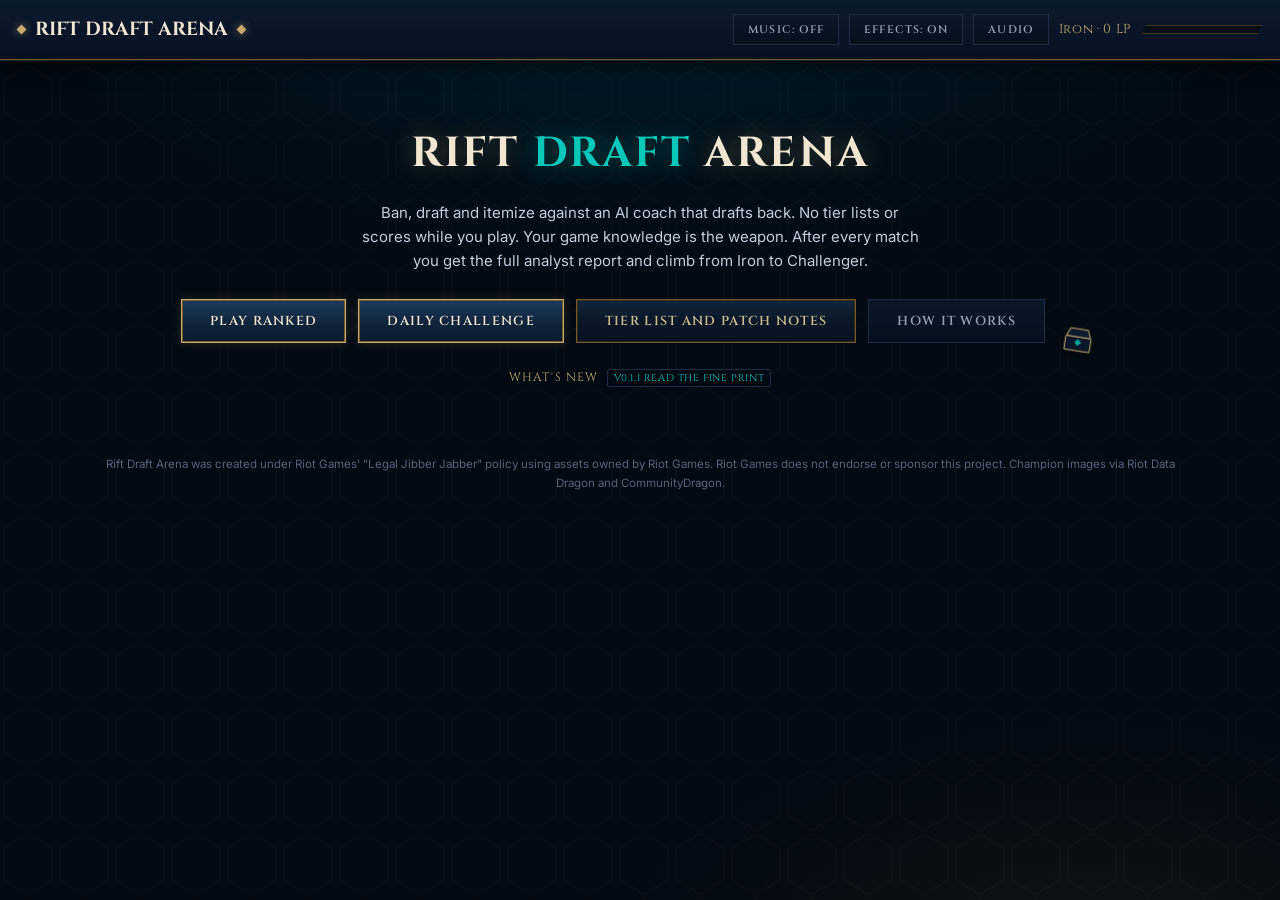
==== commit 74f6c709: "Show both teams during plan selection The "Choose your game plan" screen now shows your team and the" ====
--- a/index.html
+++ b/index.html
@@ -121,6 +121,10 @@
 <!-- PLAN -->
 <section id="scr-plan" class="screen">
   <div class="phasehead"><h2>Choose your game plan</h2><div class="turnmsg">Your comp will be judged on the plan you pick, not one rigid mold</div></div>
+  <div class="sides">
+    <div class="side me"><h3>YOUR TEAM</h3><div class="slotrow" id="planMySlots"></div></div>
+    <div class="side foe"><h3 id="planFoeName">OPPONENT</h3><div class="slotrow" id="planFoeSlots"></div></div>
+  </div>
   <div class="plangrid" id="planGrid"></div>
   <div class="center"><button class="btn primary" id="lockPlan" disabled>Lock in plan</button></div>
 </section>
--- a/css/style.css
+++ b/css/style.css
@@ -973,7 +973,7 @@
 .shopitem {
   display: flex;
   gap: 9px;
-  align-items: center;
+  align-items: flex-start;
   background: var(--panel2);
   border: 1px solid var(--line);
   padding: 8px;
@@ -995,6 +995,7 @@
 .shopitem .info b { display: block; color: var(--gold-bright); font-size: 12.5px; }
 .shopitem .srmeta { display: block; margin-top: 2px; font-size: 10.5px; color: var(--gold); opacity: 0.9; }
 .shopitem .srmeta .g { color: var(--gold-bright); font-weight: 600; }
+.shopitem .idesc { display: block; margin-top: 4px; font-size: 10.5px; line-height: 1.35; color: var(--text); }
 /* ---- plan phase ---- */
 .plangrid {
   display: grid;
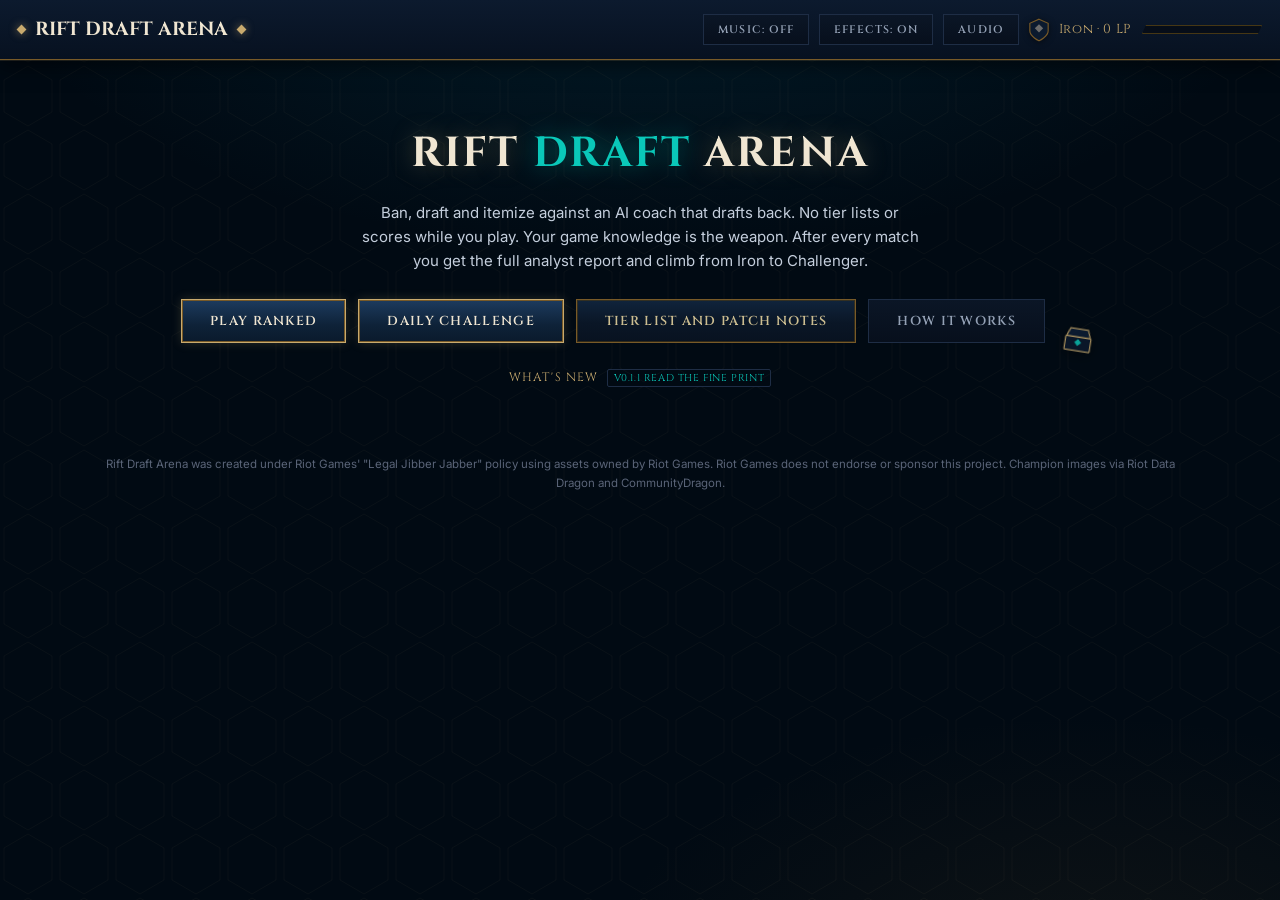
==== commit f7337ad2: "Topbar step 1: rank crest with per-rank gem color A small hextech shield with a diamond gem now sits" ====
--- a/index.html
+++ b/index.html
@@ -18,6 +18,12 @@
     <button class="btn ghost small" id="musBtn">Music: off</button>
     <button class="btn ghost small" id="sndBtn">Effects: on</button>
     <button class="btn ghost small" id="audioBtn">Audio</button>
+    <span class="crest" id="rankCrest" aria-hidden="true">
+      <svg viewBox="0 0 24 28" width="20" height="24">
+        <path d="M12 1 L23 6 V15 C23 22 12 27 12 27 C12 27 1 22 1 15 V6 Z" fill="#0b1a2e" stroke="#785A28" stroke-width="1.4"/>
+        <path id="rankGem" d="M12 7 L17 12 L12 17 L7 12 Z" fill="#6b6b6b"/>
+      </svg>
+    </span>
     <span class="rank" id="rankTxt">Iron &middot; 0 LP</span>
     <div class="lpbar"><div class="fill" id="lpFill" style="width:0%"></div></div>
   </div>
--- a/css/style.css
+++ b/css/style.css
@@ -218,6 +218,14 @@
   font-size: 13px;
   color: var(--gold);
 }
+.crest {
+  display: inline-flex;
+  align-items: center;
+  filter: drop-shadow(0 1px 3px rgba(0, 0, 0, 0.5));
+}
+.crest svg {
+  display: block;
+}
 .lpbar {
   width: 120px;
   height: 9px;
@@ -506,18 +514,47 @@
 .side.foe h3 {
   color: var(--red);
 }
+.side.active {
+  animation: sideglow 1.6s ease-in-out infinite;
+}
+.side.me.active {
+  border-color: var(--blue);
+}
+.side.foe.active {
+  border-color: var(--red);
+  animation-name: sideglowfoe;
+}
+@keyframes sideglow {
+  0%,
+  100% {
+    box-shadow: 0 0 0 rgba(10, 200, 185, 0);
+  }
+  50% {
+    box-shadow: 0 0 16px rgba(10, 200, 185, 0.28);
+  }
+}
+@keyframes sideglowfoe {
+  0%,
+  100% {
+    box-shadow: 0 0 0 rgba(232, 64, 87, 0);
+  }
+  50% {
+    box-shadow: 0 0 16px rgba(232, 64, 87, 0.28);
+  }
+}
 .slotrow {
   display: flex;
   gap: 8px;
   flex-wrap: wrap;
 }
 .pslot {
-  width: 62px;
+  width: 84px;
   text-align: center;
 }
 .pslot .pic {
-  width: 56px;
-  height: 56px;
+  width: 84px;
+  aspect-ratio: 3 / 4;
+  height: auto;
   border: 1px solid var(--line);
   background: var(--panel2);
   display: flex;
@@ -528,15 +565,40 @@
   font-size: 18px;
   overflow: hidden;
   position: relative;
+  border-radius: 3px;
+  transition: transform 0.16s ease, box-shadow 0.16s ease, border-color 0.16s ease;
 }
 .pslot.filled .pic {
   border-color: var(--gold-dim);
-  box-shadow: 0 0 8px rgba(200, 170, 110, 0.25);
+  box-shadow: inset 0 0 0 1px rgba(70, 55, 20, 0.55);
+}
+.pslot.filled .pic:hover {
+  transform: translateY(-3px);
+  border-color: var(--gold);
+  box-shadow: inset 0 0 0 1px var(--gold-dim), 0 0 16px rgba(10, 200, 185, 0.3);
+}
+.pslot.justpicked .pic {
+  animation: lockflash 0.6s ease;
+}
+@keyframes lockflash {
+  0% {
+    transform: scale(1);
+    box-shadow: inset 0 0 0 1px rgba(70, 55, 20, 0.55);
+  }
+  35% {
+    transform: scale(1.07);
+    box-shadow: 0 0 20px rgba(10, 200, 185, 0.7), inset 0 0 0 1px var(--gold);
+  }
+  100% {
+    transform: scale(1);
+    box-shadow: inset 0 0 0 1px rgba(70, 55, 20, 0.55);
+  }
 }
 .pslot img {
   width: 100%;
   height: 100%;
   object-fit: cover;
+  object-position: top center;
   display: block;
 }
 .fb {
@@ -549,6 +611,26 @@
   font-size: 16px;
   color: var(--gold-bright);
   background: #15294a;
+}
+.pslot .scrim {
+  position: absolute;
+  left: 0;
+  right: 0;
+  bottom: 0;
+  height: 60%;
+  background: linear-gradient(180deg, rgba(1, 10, 19, 0), rgba(1, 10, 19, 0.9));
+}
+.pslot .slotnm {
+  position: absolute;
+  left: 0;
+  right: 0;
+  bottom: 3px;
+  z-index: 2;
+  font-size: 11px;
+  color: var(--white);
+  line-height: 1.1;
+  padding: 0 2px;
+  text-shadow: 0 1px 3px #000;
 }
 .pslot .rl {
   font-size: 10px;
@@ -556,12 +638,6 @@
   color: var(--text);
   text-transform: uppercase;
   margin-top: 3px;
-}
-.pslot .nm {
-  font-size: 11px;
-  color: var(--white);
-  line-height: 1.15;
-  min-height: 13px;
 }
 /* ---- bans ---- */
 .banrow {
@@ -760,28 +836,53 @@
 }
 .ocard .cpic {
   width: 100%;
-  aspect-ratio: 1/1;
+  aspect-ratio: 3 / 4;
+  height: auto;
   background: #10203a;
   position: relative;
   overflow: hidden;
-}
-.ocard img {
+  border-radius: 3px;
+}
+.ocard .cpic img {
   width: 100%;
   height: 100%;
   object-fit: cover;
+  object-position: top center;
   display: block;
-}
-.ocard b {
+  transition: transform 0.35s ease;
+}
+.ocard:hover .cpic img {
+  transform: scale(1.05);
+}
+.ocard .scrim {
+  position: absolute;
+  left: 0;
+  right: 0;
+  bottom: 0;
+  height: 60%;
+  background: linear-gradient(180deg, rgba(1, 10, 19, 0), rgba(1, 10, 19, 0.9));
+}
+.ocard .slotnm {
+  position: absolute;
+  left: 0;
+  right: 0;
+  bottom: 4px;
+  z-index: 2;
+  font-family: "Cinzel", serif;
+  font-size: 14px;
+  color: var(--gold-bright);
+  line-height: 1.1;
+  padding: 0 6px;
+  text-shadow: 0 1px 3px #000;
+}
+.ocard .ocrole {
   display: block;
-  color: var(--white);
-  font-size: 14px;
-  margin-top: 8px;
-  font-weight: 600;
-}
-.ocard span {
+  text-align: center;
   font-size: 11px;
   text-transform: uppercase;
   letter-spacing: 0.1em;
+  color: var(--blue);
+  padding: 6px 0 2px;
 }
 /* ---- items ---- */
 .itemchamp {
@@ -1113,6 +1214,10 @@
     transition: none;
     animation: none;
   }
+  .side.active,
+  .pslot.justpicked .pic {
+    animation: none;
+  }
 }
 .mlog {
   font-size: 13.5px;
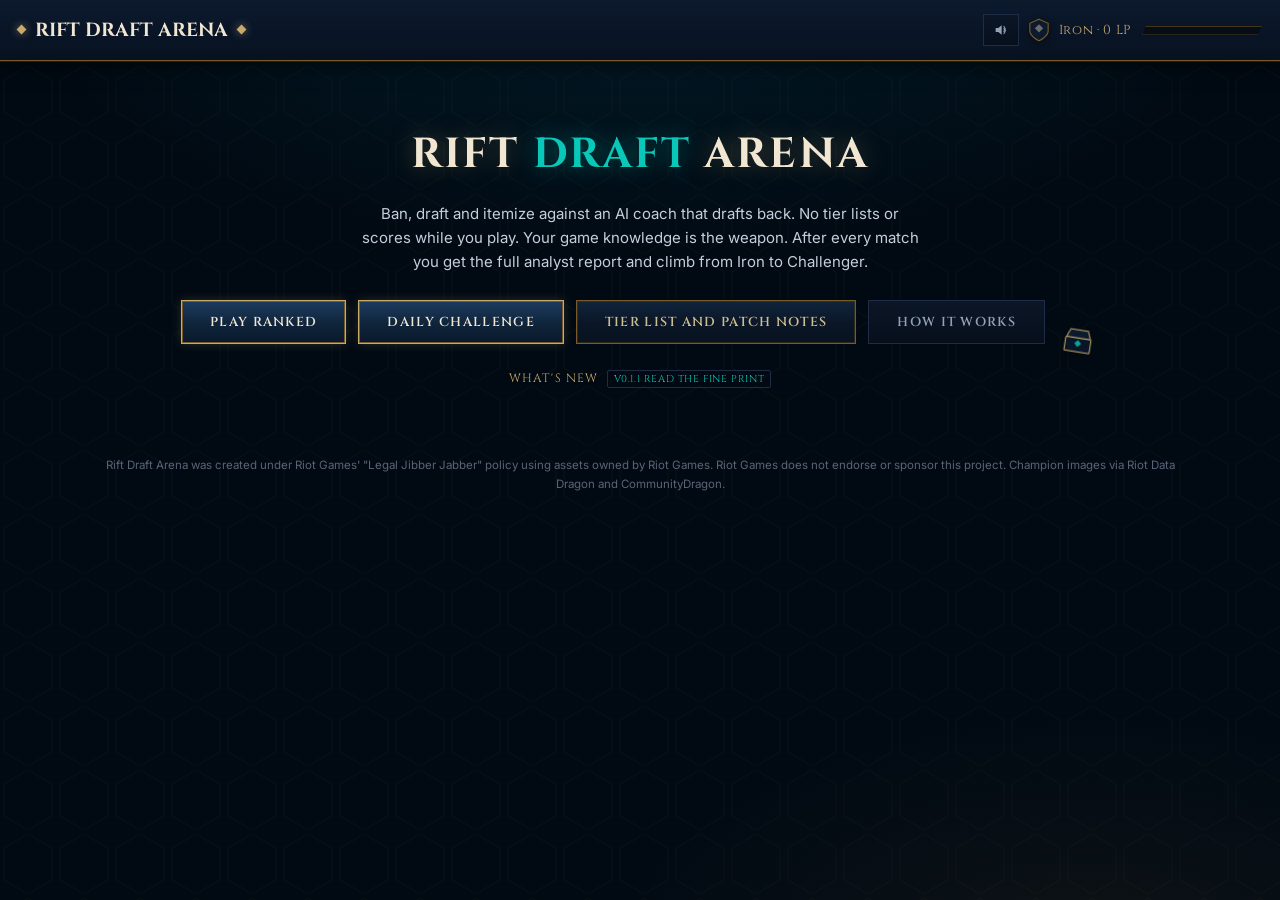
==== commit c82fd8cd: "Topbar step 2: declutter audio into one speaker icon The topbar's three audio buttons (Music, Effect" ====
--- a/index.html
+++ b/index.html
@@ -15,9 +15,13 @@
 <div class="topbar">
   <div class="logo" id="homebtn">RIFT DRAFT ARENA</div>
   <div class="rankwrap">
-    <button class="btn ghost small" id="musBtn">Music: off</button>
-    <button class="btn ghost small" id="sndBtn">Effects: on</button>
-    <button class="btn ghost small" id="audioBtn">Audio</button>
+    <button class="btn ghost small icon" id="audioBtn" aria-label="Audio settings">
+      <svg viewBox="0 0 24 24" width="16" height="16" aria-hidden="true">
+        <path d="M4 9 H8 L13 5 V19 L8 15 H4 Z" fill="currentColor"/>
+        <path d="M16 9 Q19 12 16 15" fill="none" stroke="currentColor" stroke-width="1.6"/>
+        <path d="M16 6 Q21 12 16 18" fill="none" stroke="currentColor" stroke-width="1.6"/>
+      </svg>
+    </button>
     <span class="crest" id="rankCrest" aria-hidden="true">
       <svg viewBox="0 0 24 28" width="20" height="24">
         <path d="M12 1 L23 6 V15 C23 22 12 27 12 27 C12 27 1 22 1 15 V6 Z" fill="#0b1a2e" stroke="#785A28" stroke-width="1.4"/>
@@ -227,6 +231,10 @@
 
 <div class="overlay" id="audioOverlay"><div class="obox" style="max-width:360px">
   <h2 style="font-size:18px">Audio</h2>
+  <div class="audiotoggles">
+    <button class="btn ghost small" id="musBtn">Music: off</button>
+    <button class="btn ghost small" id="sndBtn">Effects: on</button>
+  </div>
   <div class="volrow"><span>Music</span><input type="range" id="musVolR" min="0" max="100" value="35" step="1"><b id="musVolV">35</b></div>
   <div class="volrow"><span>Effects</span><input type="range" id="sfxVolR" min="0" max="100" value="50" step="1"><b id="sfxVolV">50</b></div>
   <div class="center"><button class="btn ghost small" id="audioClose">Close</button></div>
--- a/css/style.css
+++ b/css/style.css
@@ -167,6 +167,13 @@
   padding: 7px 14px;
   font-size: 11px;
 }
+.btn.icon {
+  padding: 7px 9px;
+  line-height: 0;
+}
+.btn.icon svg {
+  display: block;
+}
 .center {
   text-align: center;
   margin-top: 20px;
@@ -1495,6 +1502,13 @@
   margin-bottom: 14px;
   background: var(--panel2);
 }
+.audiotoggles {
+  display: flex;
+  gap: 10px;
+  justify-content: center;
+  margin-bottom: 6px;
+  flex-wrap: wrap;
+}
 .volrow {
   display: flex;
   align-items: center;
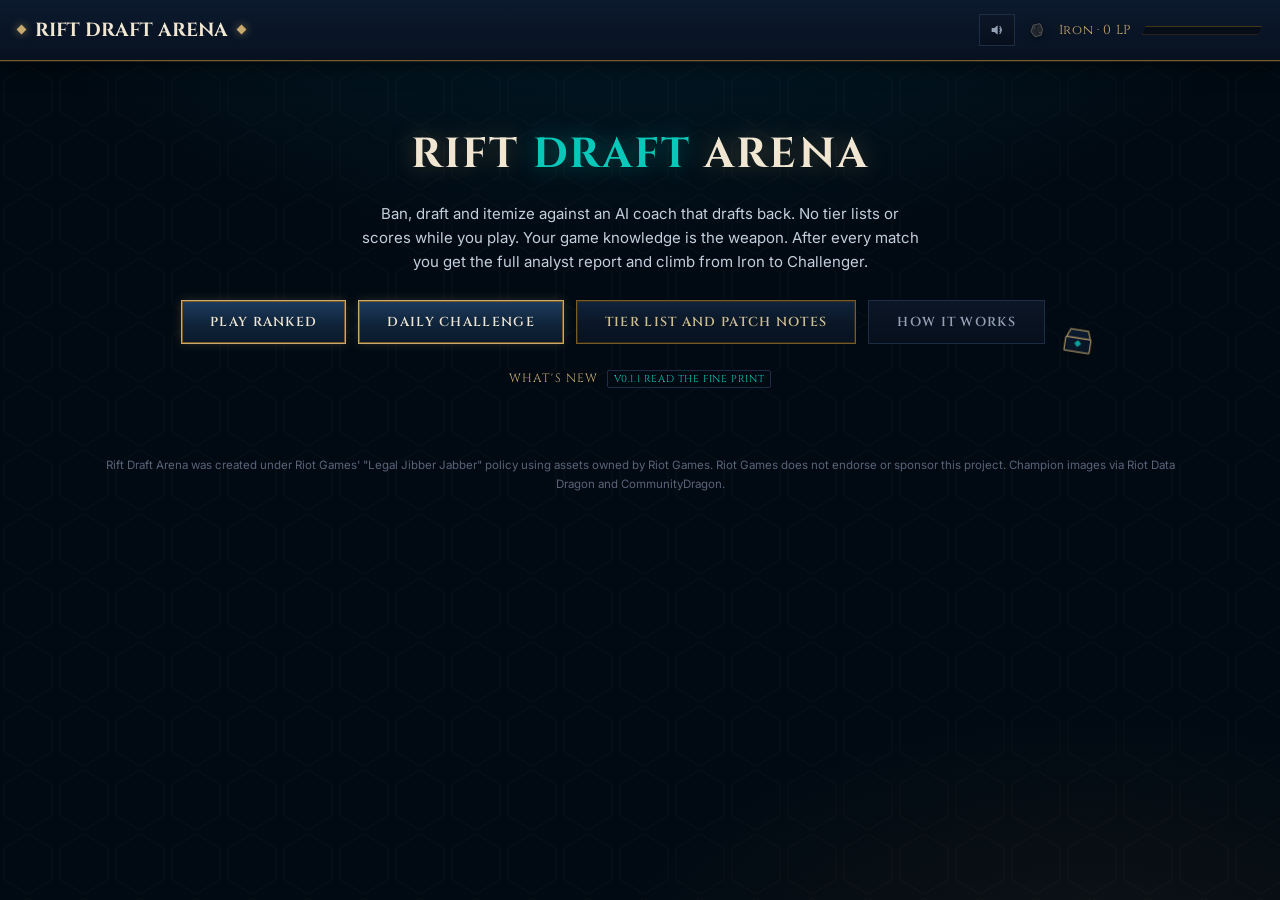
==== commit 4e2cb1c5: "Rank crests: ten distinct escalating emblems Replaces the single color-only hextech shield from the " ====
--- a/index.html
+++ b/index.html
@@ -22,12 +22,7 @@
         <path d="M16 6 Q21 12 16 18" fill="none" stroke="currentColor" stroke-width="1.6"/>
       </svg>
     </button>
-    <span class="crest" id="rankCrest" aria-hidden="true">
-      <svg viewBox="0 0 24 28" width="20" height="24">
-        <path d="M12 1 L23 6 V15 C23 22 12 27 12 27 C12 27 1 22 1 15 V6 Z" fill="#0b1a2e" stroke="#785A28" stroke-width="1.4"/>
-        <path id="rankGem" d="M12 7 L17 12 L12 17 L7 12 Z" fill="#6b6b6b"/>
-      </svg>
-    </span>
+    <span class="crest" id="rankCrest" aria-hidden="true"></span>
     <span class="rank" id="rankTxt">Iron &middot; 0 LP</span>
     <div class="lpbar"><div class="fill" id="lpFill" style="width:0%"></div></div>
   </div>
--- a/css/style.css
+++ b/css/style.css
@@ -228,10 +228,13 @@
 .crest {
   display: inline-flex;
   align-items: center;
+  line-height: 0;
+  overflow: visible;
   filter: drop-shadow(0 1px 3px rgba(0, 0, 0, 0.5));
 }
 .crest svg {
   display: block;
+  overflow: visible;
 }
 .lpbar {
   width: 120px;
